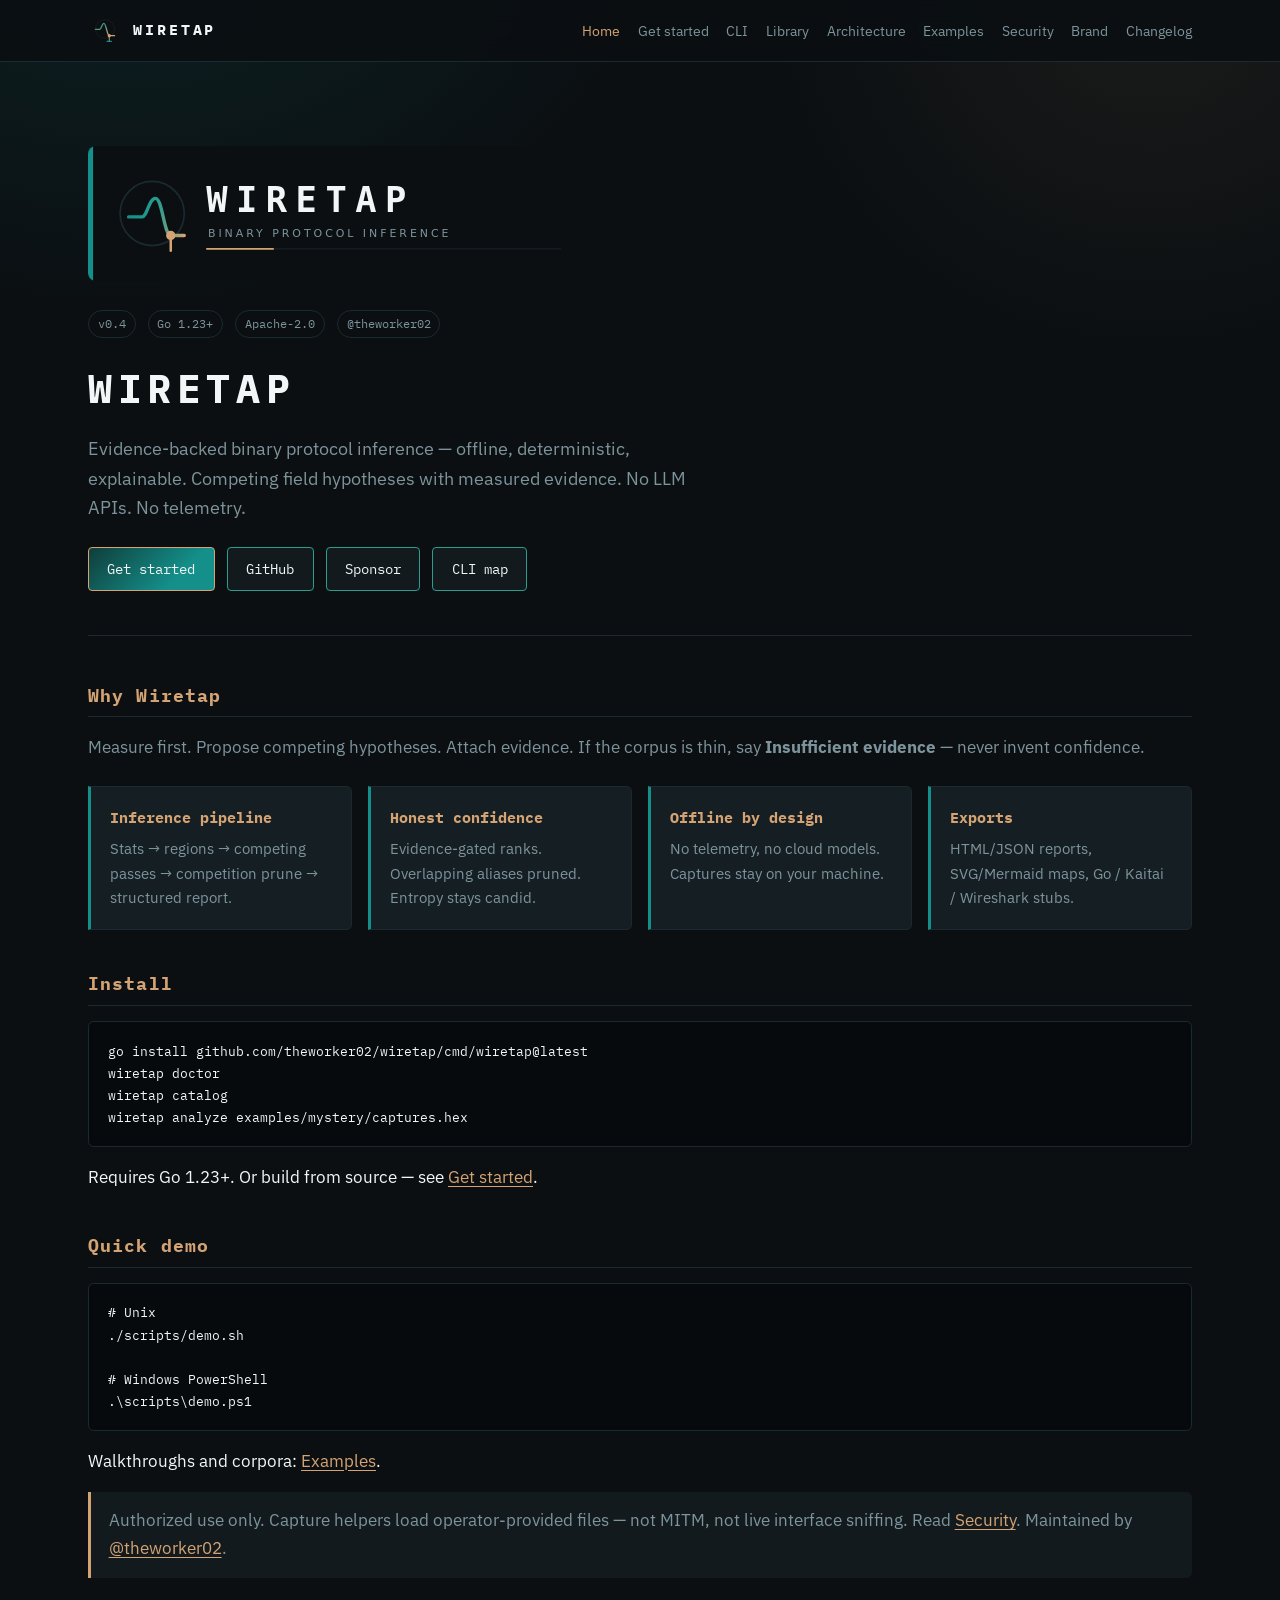
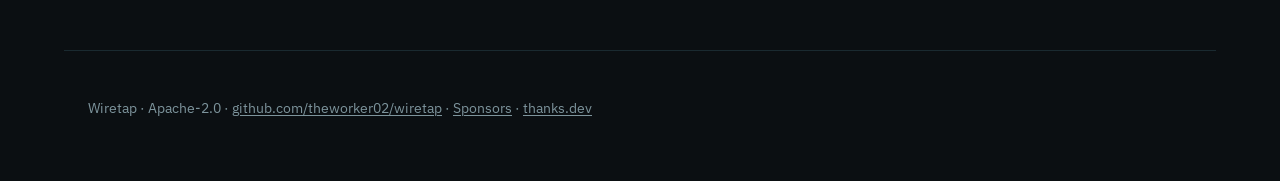
==== docs-site/index.html @ b6b57c72 "feat: initial Wiretap 0.4 release under @theworker02 Evidence-backed binary protocol inference toolk" ====
<!DOCTYPE html>
<html lang="en">
<head>
  <meta charset="utf-8"/>
  <meta name="viewport" content="width=device-width, initial-scale=1"/>
  <title>Wiretap — evidence-backed protocol inference</title>
  <meta name="description" content="Offline, deterministic binary protocol inference by @theworker02. Competing evidence-backed field hypotheses — no LLM APIs, no telemetry."/>
  <meta property="og:title" content="Wiretap"/>
  <meta property="og:description" content="Evidence-backed binary protocol inference — offline, deterministic, explainable"/>
  <meta property="og:image" content="assets/social-preview.svg"/>
  <meta property="og:url" content="https://theworker02.github.io/wiretap/"/>
  <link rel="icon" href="assets/favicon.svg" type="image/svg+xml"/>
  <link rel="stylesheet" href="css/brand.css"/>
</head>
<body>
  <header class="site-header">
    <div class="site-header-inner">
      <a class="brand-link" href="index.html"><img src="assets/logo-mark.svg" width="32" height="32" alt=""/>WIRETAP</a>
      <nav class="nav" aria-label="Primary">
        <a href="index.html" aria-current="page">Home</a>
        <a href="get-started.html">Get started</a>
        <a href="cli.html">CLI</a>
        <a href="library.html">Library</a>
        <a href="architecture.html">Architecture</a>
        <a href="examples.html">Examples</a>
        <a href="security.html">Security</a>
        <a href="branding.html">Brand</a>
        <a href="changelog.html">Changelog</a>
      </nav>
    </div>
  </header>

  <main class="wide">
    <section class="hero">
      <img class="hero-logo" src="assets/logo.svg" alt="Wiretap"/>
      <p>
        <span class="meta-pill">v0.4</span>
        <span class="meta-pill">Go 1.23+</span>
        <span class="meta-pill">Apache-2.0</span>
        <span class="meta-pill">@theworker02</span>
      </p>
      <h1>WIRETAP</h1>
      <p class="tagline">Evidence-backed binary protocol inference — offline, deterministic, explainable. Competing field hypotheses with measured evidence. No LLM APIs. No telemetry.</p>
      <div class="cta-row">
        <a class="btn btn-primary" href="get-started.html">Get started</a>
        <a class="btn" href="https://github.com/theworker02/wiretap">GitHub</a>
        <a class="btn" href="https://github.com/sponsors/theworker02">Sponsor</a>
        <a class="btn" href="cli.html">CLI map</a>
      </div>
    </section>

    <h2>Why Wiretap</h2>
    <p class="lead">Measure first. Propose competing hypotheses. Attach evidence. If the corpus is thin, say <strong>Insufficient evidence</strong> — never invent confidence.</p>

    <div class="feature-grid">
      <div class="feature">
        <h3>Inference pipeline</h3>
        <p>Stats → regions → competing passes → competition prune → structured report.</p>
      </div>
      <div class="feature">
        <h3>Honest confidence</h3>
        <p>Evidence-gated ranks. Overlapping aliases pruned. Entropy stays candid.</p>
      </div>
      <div class="feature">
        <h3>Offline by design</h3>
        <p>No telemetry, no cloud models. Captures stay on your machine.</p>
      </div>
      <div class="feature">
        <h3>Exports</h3>
        <p>HTML/JSON reports, SVG/Mermaid maps, Go / Kaitai / Wireshark stubs.</p>
      </div>
    </div>

    <h2>Install</h2>
    <pre><code>go install github.com/theworker02/wiretap/cmd/wiretap@latest
wiretap doctor
wiretap catalog
wiretap analyze examples/mystery/captures.hex</code></pre>
    <p>Requires Go 1.23+. Or build from source — see <a href="get-started.html">Get started</a>.</p>

    <h2>Quick demo</h2>
    <pre><code># Unix
./scripts/demo.sh

# Windows PowerShell
.\scripts\demo.ps1</code></pre>
    <p>Walkthroughs and corpora: <a href="examples.html">Examples</a>.</p>

    <div class="note">
      Authorized use only. Capture helpers load operator-provided files — not MITM, not live interface sniffing.
      Read <a href="security.html">Security</a>. Maintained by <a href="https://github.com/theworker02">@theworker02</a>.
    </div>
  </main>

  <footer class="site-footer">
    <p>
      Wiretap · Apache-2.0 ·
      <a href="https://github.com/theworker02/wiretap">github.com/theworker02/wiretap</a> ·
      <a href="https://github.com/sponsors/theworker02">Sponsors</a> ·
      <a href="https://thanks.dev/u/gh/theworker02">thanks.dev</a>
    </p>
  </footer>
</body>
</html>
---- docs-site/css/brand.css ----
/* Wiretap brand — theworker02 · see docs/brand.md */
@import url("https://fonts.googleapis.com/css2?family=IBM+Plex+Mono:wght@400;600;700&family=IBM+Plex+Sans:wght@400;500;600&display=swap");

:root {
  --wt-bg: #0b0f12;
  --wt-bg-elevated: #121a1e;
  --wt-bg-card: #151e23;
  --wt-grid: #1a2a30;
  --wt-ink: #148f8a;
  --wt-teal: #2a9d8f;
  --wt-gold: #d4a373;
  --wt-gold-dim: #b8894f;
  --wt-fg: #f3f6f7;
  --wt-fg-muted: #7d949c;
  --wt-cream: #f0e6d0;
  --wt-danger: #c45a5a;
  --wt-max: 54rem;
  --wt-font-mono: "IBM Plex Mono", ui-monospace, "Cascadia Code", Consolas, monospace;
  --wt-font-sans: "IBM Plex Sans", "Segoe UI", system-ui, sans-serif;
}

*,
*::before,
*::after { box-sizing: border-box; }

html { scroll-behavior: smooth; }

body {
  margin: 0;
  min-height: 100vh;
  font-family: var(--wt-font-sans);
  font-size: 1.05rem;
  line-height: 1.65;
  color: var(--wt-fg);
  background:
    radial-gradient(ellipse 80% 50% at 10% -10%, rgba(20, 143, 138, 0.18), transparent 55%),
    radial-gradient(ellipse 60% 40% at 90% 0%, rgba(212, 163, 115, 0.08), transparent 50%),
    var(--wt-bg);
}

a {
  color: var(--wt-gold);
  text-decoration-thickness: 1px;
  text-underline-offset: 0.15em;
}
a:hover { color: var(--wt-cream); }

img { max-width: 100%; height: auto; }

.site-header {
  position: sticky;
  top: 0;
  z-index: 10;
  border-bottom: 1px solid var(--wt-grid);
  background: rgba(11, 15, 18, 0.9);
  backdrop-filter: blur(12px);
}

.site-header-inner {
  max-width: 72rem;
  margin: 0 auto;
  padding: 0.85rem 1.5rem;
  display: flex;
  flex-wrap: wrap;
  align-items: center;
  gap: 0.75rem 1.25rem;
}

.brand-link {
  display: flex;
  align-items: center;
  gap: 0.7rem;
  color: var(--wt-fg);
  text-decoration: none;
  font-family: var(--wt-font-mono);
  font-weight: 700;
  letter-spacing: 0.2em;
  font-size: 0.92rem;
}
.brand-link img { width: 2.1rem; height: 2.1rem; border-radius: 0.45rem; }

.nav {
  display: flex;
  flex-wrap: wrap;
  gap: 0.35rem 1.1rem;
  margin-left: auto;
  font-size: 0.9rem;
}
.nav a {
  color: var(--wt-fg-muted);
  text-decoration: none;
  padding: 0.2rem 0;
}
.nav a:hover,
.nav a[aria-current="page"] { color: var(--wt-gold); }

main {
  max-width: var(--wt-max);
  margin: 0 auto;
  padding: 2.75rem 1.5rem 4.5rem;
}
main.wide { max-width: 72rem; }

.hero {
  padding: 2.5rem 0 2.75rem;
  border-bottom: 1px solid var(--wt-grid);
  margin-bottom: 2.75rem;
}
.hero-logo {
  display: block;
  width: min(100%, 38rem);
  margin: 0 0 1.75rem;
  border-radius: 0.5rem;
}
.hero h1 {
  margin: 0 0 0.85rem;
  font-family: var(--wt-font-mono);
  font-size: clamp(1.85rem, 4vw, 2.5rem);
  font-weight: 700;
  letter-spacing: 0.14em;
}
.hero .tagline {
  margin: 0 0 1.5rem;
  max-width: 38rem;
  color: var(--wt-fg-muted);
  font-size: 1.12rem;
}

.cta-row { display: flex; flex-wrap: wrap; gap: 0.75rem; }

.btn {
  display: inline-block;
  padding: 0.6rem 1.15rem;
  border: 1px solid var(--wt-teal);
  background: var(--wt-bg-elevated);
  color: var(--wt-fg);
  font-family: var(--wt-font-mono);
  font-size: 0.85rem;
  text-decoration: none;
  border-radius: 0.25rem;
  transition: border-color 0.15s ease, background 0.15s ease, transform 0.15s ease;
}
.btn:hover {
  border-color: var(--wt-gold);
  color: var(--wt-cream);
  background: var(--wt-bg-card);
  transform: translateY(-1px);
}
.btn-primary {
  border-color: var(--wt-gold);
  background: linear-gradient(135deg, #0f3d3a, #148f8a 70%);
}

h2 {
  margin-top: 2.4rem;
  font-family: var(--wt-font-mono);
  font-size: 1.15rem;
  letter-spacing: 0.06em;
  color: var(--wt-gold);
  border-bottom: 1px solid var(--wt-grid);
  padding-bottom: 0.4rem;
}
h3 { margin-top: 1.5rem; font-size: 1.05rem; }

.lead { color: var(--wt-fg-muted); font-size: 1.05rem; }

.feature-grid {
  display: grid;
  grid-template-columns: repeat(auto-fit, minmax(15.5rem, 1fr));
  gap: 1rem;
  margin: 1.5rem 0;
}
.feature {
  padding: 1.15rem 1.2rem;
  background: var(--wt-bg-card);
  border: 1px solid var(--wt-grid);
  border-left: 3px solid var(--wt-ink);
  border-radius: 0 0.35rem 0.35rem 0;
}
.feature h3 {
  margin: 0 0 0.45rem;
  font-family: var(--wt-font-mono);
  font-size: 0.95rem;
  color: var(--wt-gold);
}
.feature p {
  margin: 0;
  font-size: 0.92rem;
  color: var(--wt-fg-muted);
}

pre, code { font-family: var(--wt-font-mono); font-size: 0.88em; }
code {
  color: var(--wt-cream);
  background: var(--wt-bg-elevated);
  padding: 0.12em 0.4em;
  border-radius: 0.2rem;
}
pre {
  overflow-x: auto;
  padding: 1.1rem 1.2rem;
  background: #070a0c;
  border: 1px solid var(--wt-grid);
  border-radius: 0.35rem;
  color: var(--wt-fg);
  line-height: 1.5;
}
pre code { padding: 0; background: none; color: inherit; }

table {
  width: 100%;
  border-collapse: collapse;
  font-size: 0.92rem;
  margin: 1rem 0;
}
th, td {
  text-align: left;
  padding: 0.6rem 0.7rem;
  border-bottom: 1px solid var(--wt-grid);
  vertical-align: top;
}
th {
  color: var(--wt-gold);
  font-family: var(--wt-font-mono);
  font-weight: 600;
  font-size: 0.78rem;
  letter-spacing: 0.05em;
}

.note {
  padding: 0.95rem 1.1rem;
  border-left: 3px solid var(--wt-gold);
  background: var(--wt-bg-elevated);
  color: var(--wt-fg-muted);
  border-radius: 0 0.35rem 0.35rem 0;
}

.site-footer {
  max-width: 72rem;
  margin: 0 auto;
  padding: 2rem 1.5rem 3rem;
  border-top: 1px solid var(--wt-grid);
  color: var(--wt-fg-muted);
  font-size: 0.85rem;
}
.site-footer a { color: var(--wt-fg-muted); }
.site-footer a:hover { color: var(--wt-gold); }

.ascii {
  font-size: 0.7rem;
  line-height: 1.25;
  color: var(--wt-teal);
  overflow-x: auto;
  opacity: 0.85;
}

.meta-pill {
  display: inline-block;
  margin-right: 0.5rem;
  padding: 0.2rem 0.55rem;
  border: 1px solid var(--wt-grid);
  border-radius: 999px;
  color: var(--wt-fg-muted);
  font-family: var(--wt-font-mono);
  font-size: 0.75rem;
}

@media (max-width: 640px) {
  .nav { margin-left: 0; width: 100%; }
  .hero h1 { letter-spacing: 0.08em; }
}
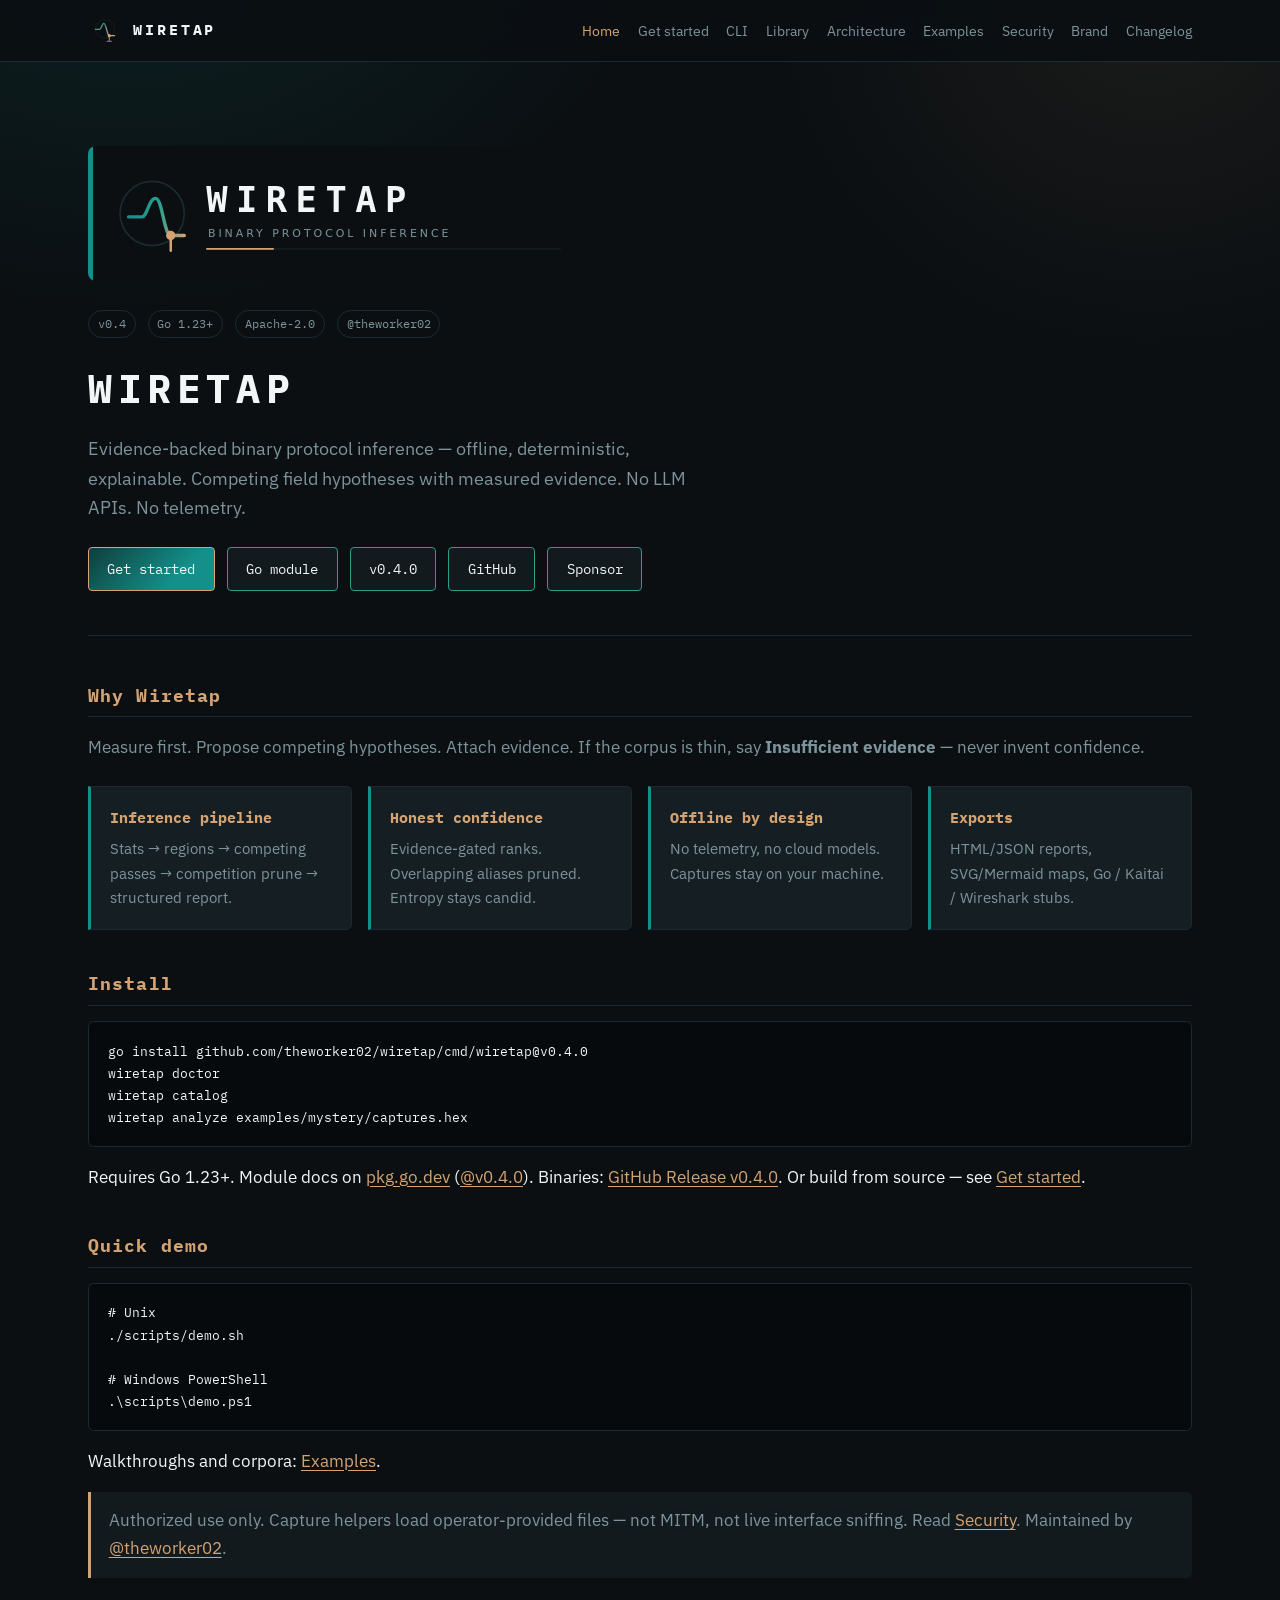
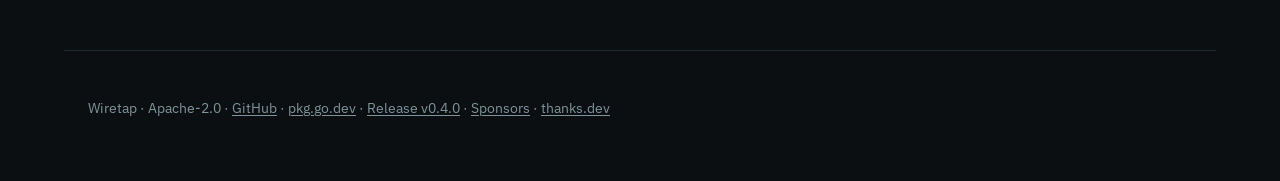
==== commit 28d6b1fb: "docs: align README and Pages with pkg.go.dev and v0.4.0 release Co-authored-by: Cursor <cursoragent@" ====
--- a/docs-site/index.html
+++ b/docs-site/index.html
@@ -43,9 +43,10 @@
       <p class="tagline">Evidence-backed binary protocol inference — offline, deterministic, explainable. Competing field hypotheses with measured evidence. No LLM APIs. No telemetry.</p>
       <div class="cta-row">
         <a class="btn btn-primary" href="get-started.html">Get started</a>
+        <a class="btn" href="https://pkg.go.dev/github.com/theworker02/wiretap">Go module</a>
+        <a class="btn" href="https://github.com/theworker02/wiretap/releases/tag/v0.4.0">v0.4.0</a>
         <a class="btn" href="https://github.com/theworker02/wiretap">GitHub</a>
         <a class="btn" href="https://github.com/sponsors/theworker02">Sponsor</a>
-        <a class="btn" href="cli.html">CLI map</a>
       </div>
     </section>
 
@@ -72,11 +73,18 @@
     </div>
 
     <h2>Install</h2>
-    <pre><code>go install github.com/theworker02/wiretap/cmd/wiretap@latest
+    <pre><code>go install github.com/theworker02/wiretap/cmd/wiretap@v0.4.0
 wiretap doctor
 wiretap catalog
 wiretap analyze examples/mystery/captures.hex</code></pre>
-    <p>Requires Go 1.23+. Or build from source — see <a href="get-started.html">Get started</a>.</p>
+    <p>
+      Requires Go 1.23+. Module docs on
+      <a href="https://pkg.go.dev/github.com/theworker02/wiretap">pkg.go.dev</a>
+      (<a href="https://pkg.go.dev/github.com/theworker02/wiretap@v0.4.0">@v0.4.0</a>).
+      Binaries:
+      <a href="https://github.com/theworker02/wiretap/releases/tag/v0.4.0">GitHub Release v0.4.0</a>.
+      Or build from source — see <a href="get-started.html">Get started</a>.
+    </p>
 
     <h2>Quick demo</h2>
     <pre><code># Unix
@@ -95,7 +103,9 @@
   <footer class="site-footer">
     <p>
       Wiretap · Apache-2.0 ·
-      <a href="https://github.com/theworker02/wiretap">github.com/theworker02/wiretap</a> ·
+      <a href="https://github.com/theworker02/wiretap">GitHub</a> ·
+      <a href="https://pkg.go.dev/github.com/theworker02/wiretap">pkg.go.dev</a> ·
+      <a href="https://github.com/theworker02/wiretap/releases/tag/v0.4.0">Release v0.4.0</a> ·
       <a href="https://github.com/sponsors/theworker02">Sponsors</a> ·
       <a href="https://thanks.dev/u/gh/theworker02">thanks.dev</a>
     </p>
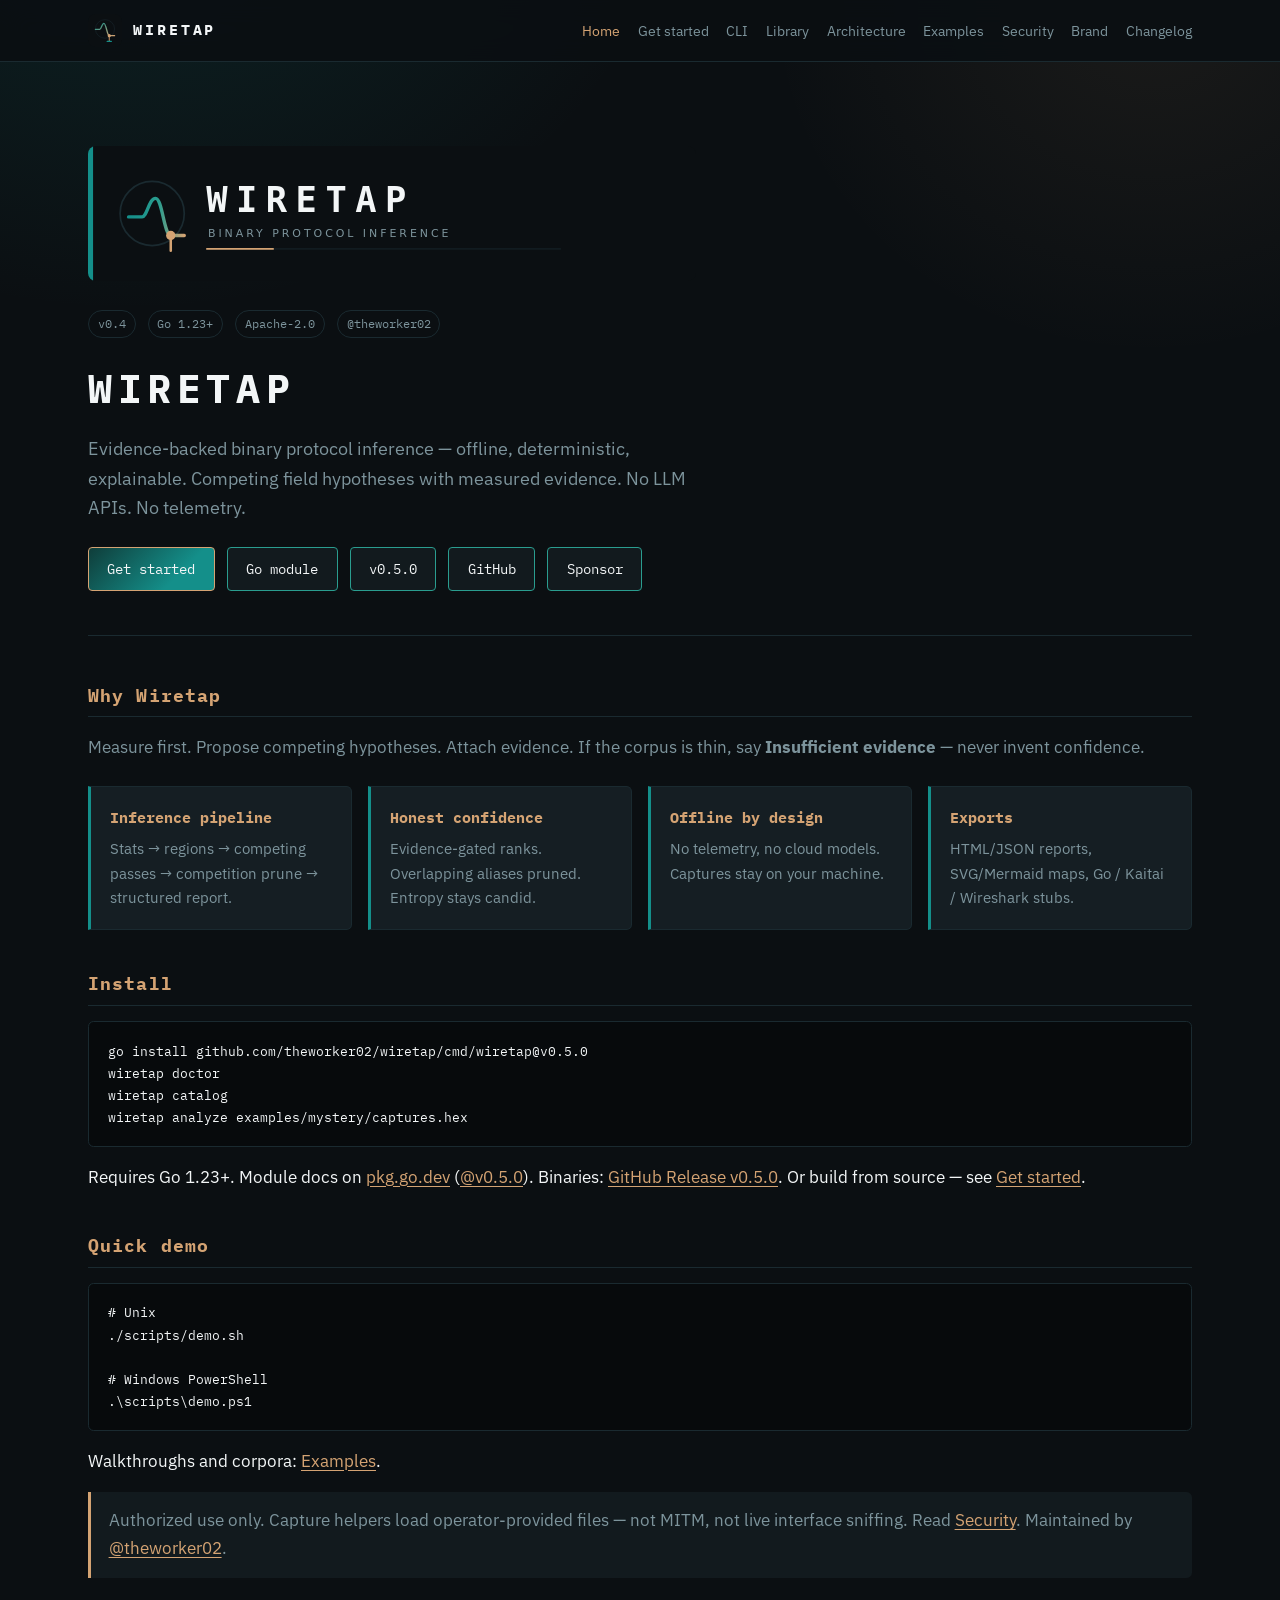
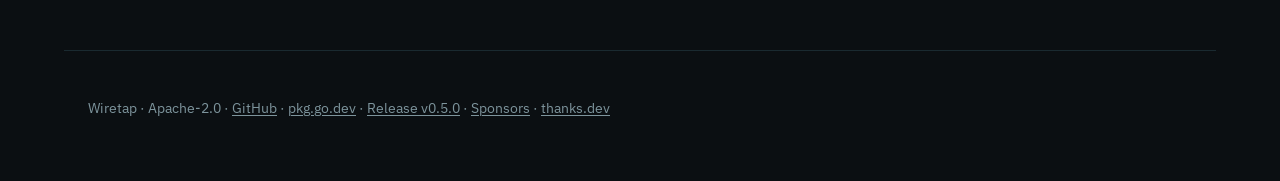
==== commit 8bdddfde: "feat: add capture byte-pattern search for v0.5.0 Co-authored-by: Cursor <cursoragent@cursor.com>" ====
--- a/docs-site/index.html
+++ b/docs-site/index.html
@@ -44,7 +44,7 @@
       <div class="cta-row">
         <a class="btn btn-primary" href="get-started.html">Get started</a>
         <a class="btn" href="https://pkg.go.dev/github.com/theworker02/wiretap">Go module</a>
-        <a class="btn" href="https://github.com/theworker02/wiretap/releases/tag/v0.4.0">v0.4.0</a>
+        <a class="btn" href="https://github.com/theworker02/wiretap/releases/tag/v0.5.0">v0.5.0</a>
         <a class="btn" href="https://github.com/theworker02/wiretap">GitHub</a>
         <a class="btn" href="https://github.com/sponsors/theworker02">Sponsor</a>
       </div>
@@ -73,16 +73,16 @@
     </div>
 
     <h2>Install</h2>
-    <pre><code>go install github.com/theworker02/wiretap/cmd/wiretap@v0.4.0
+    <pre><code>go install github.com/theworker02/wiretap/cmd/wiretap@v0.5.0
 wiretap doctor
 wiretap catalog
 wiretap analyze examples/mystery/captures.hex</code></pre>
     <p>
       Requires Go 1.23+. Module docs on
       <a href="https://pkg.go.dev/github.com/theworker02/wiretap">pkg.go.dev</a>
-      (<a href="https://pkg.go.dev/github.com/theworker02/wiretap@v0.4.0">@v0.4.0</a>).
+      (<a href="https://pkg.go.dev/github.com/theworker02/wiretap@v0.5.0">@v0.5.0</a>).
       Binaries:
-      <a href="https://github.com/theworker02/wiretap/releases/tag/v0.4.0">GitHub Release v0.4.0</a>.
+      <a href="https://github.com/theworker02/wiretap/releases/tag/v0.5.0">GitHub Release v0.5.0</a>.
       Or build from source — see <a href="get-started.html">Get started</a>.
     </p>
 
@@ -105,7 +105,7 @@
       Wiretap · Apache-2.0 ·
       <a href="https://github.com/theworker02/wiretap">GitHub</a> ·
       <a href="https://pkg.go.dev/github.com/theworker02/wiretap">pkg.go.dev</a> ·
-      <a href="https://github.com/theworker02/wiretap/releases/tag/v0.4.0">Release v0.4.0</a> ·
+      <a href="https://github.com/theworker02/wiretap/releases/tag/v0.5.0">Release v0.5.0</a> ·
       <a href="https://github.com/sponsors/theworker02">Sponsors</a> ·
       <a href="https://thanks.dev/u/gh/theworker02">thanks.dev</a>
     </p>
